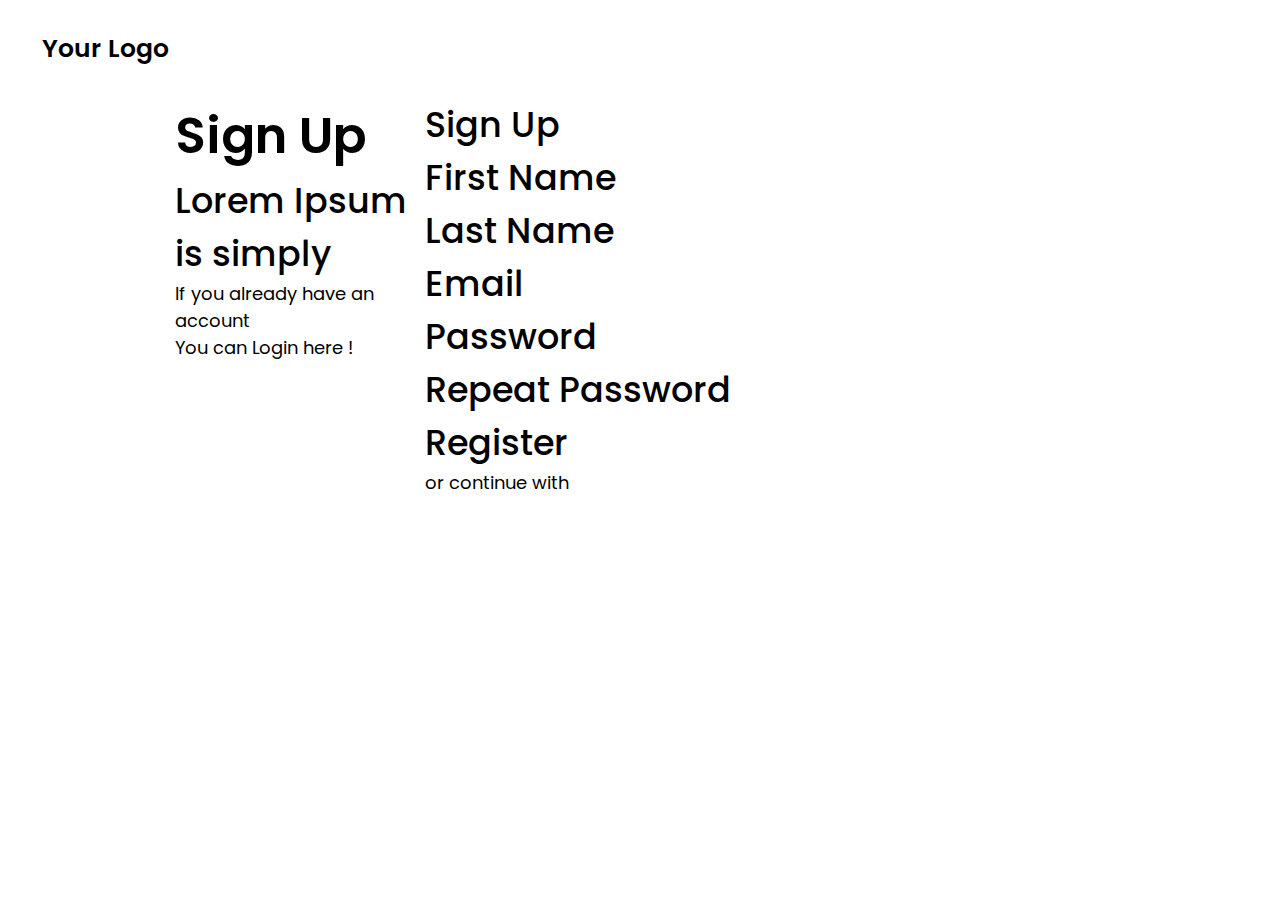
==== form1.html @ bbd3ea0b "first commit" ====
<!DOCTYPE html>
<html lang="en">
<head>
    <meta charset="UTF-8">
    <meta name="viewport" content="width=device-width, initial-scale=1.0">
    <title>Form 1</title>
    <link rel="preconnect" href="https://fonts.googleapis.com">
    <link rel="preconnect" href="https://fonts.gstatic.com" crossorigin>
    <link href="https://fonts.googleapis.com/css2?family=Poppins:wght@400;500;600&display=swap" rel="stylesheet">
    <link rel="stylesheet" href="CSS/null.css">
    <link rel="stylesheet" href="CSS/form1.css">
</head>
<body>
    <header>
        <a href="#">Your Logo</a>
    </header>
    <main>
        <div class="left">
            <h1>Sign Up</h1>
            <h2>Lorem Ipsum is simply </h2>
            <p>If you already have an account </p>
            <p>You can  <a href="#">Login here !</a></p>
            <img src="images/Saly-14.png" alt="">
        </div>
        <div class="right">
            <h2>Sign Up</h2>
            <form action="#" method="get">
                <input type="text" placeholder="First Name">
                <input type="text" placeholder="Last Name">
                <input type="email" placeholder="Email">
                <input type="password" placeholder="Password">
                <input type="password" placeholder="Repeat Password">
                <input type="submit" value="Register">
            </form>
            <p>or continue with</p>
            <div class="other">
                <img src="images/google.png" alt="">
                <img src="images/Facebook.png" alt="">
                <img src="images/apple.png" alt="">
            </div>
        </div>
    </main>
</body>
</html>
---- CSS/null.css ----
@charset "utf-8";

*:where(:not(html, iframe, canvas, img, svg, video, audio):not(svg *, symbol *)) {
    all: unset;
    display: revert;
}

/* Preferred box-sizing value */
*,
*::before,
*::after {
    box-sizing: border-box;
}

/* Reapply the pointer cursor for anchor tags */
a, button {
    cursor: revert;
}

/* Remove list styles (bullets/numbers) */
ol, ul, menu {
    list-style: none;
}

/* For images to not be able to exceed their container */
img {
    max-inline-size: 100%;
    max-block-size: 100%;
}

/* removes spacing between cells in tables */
table {
    border-collapse: collapse;
}

/* Safari - solving issue when using user-select:none on the <body> text input doesn't working */
input, textarea {
    -webkit-user-select: auto;
}

/* revert the 'white-space' property for textarea elements on Safari */
textarea {
    white-space: revert;
}

/* minimum style to allow to style meter element */
meter {
    -webkit-appearance: revert;
    appearance: revert;
}

/* preformatted text - use only for this feature */
:where(pre) {
    all: revert;
}

/* reset default text opacity of input placeholder */
::placeholder {
    color: unset;
}

/* remove default dot (•) sign */
::marker {
    content: initial;
}

/* fix the feature of 'hidden' attribute.
   display:revert; revert to element instead of attribute */
:where([hidden]) {
    display: none;
}

/* revert for bug in Chromium browsers
   - fix for the content editable attribute will work properly.
   - webkit-user-select: auto; added for Safari in case of using user-select:none on wrapper element */
:where([contenteditable]:not([contenteditable="false"])) {
    -moz-user-modify: read-write;
    -webkit-user-modify: read-write;
    overflow-wrap: break-word;
    -webkit-line-break: after-white-space;
    -webkit-user-select: auto;
}

/* apply back the draggable feature - exist only in Chromium and Safari */
:where([draggable="true"]) {
    -webkit-user-drag: element;
}

/* Revert Modal native behavior */
:where(dialog:modal) {
    all: revert;
}
---- CSS/form1.css ----
body{
    background-color: #fff;
    overflow: hidden;
    color: #000;
    font-family: Poppins;
    font-size: 35px;
    font-weight: 500;
}

h1{
    font-size: 50px;
    font-weight: 600;
}

h2{
    font-size: 35px;
    font-weight: 500;
}

P{
    font-size: 18px;
    font-weight: 400;
}

header {
    padding: 30px 42px;
    font-size: 25px;
    font-weight: 600;
}

main {
    padding: 0px 175px;
    display: grid;
    grid-template-columns: repeat(2, 1fr);
}
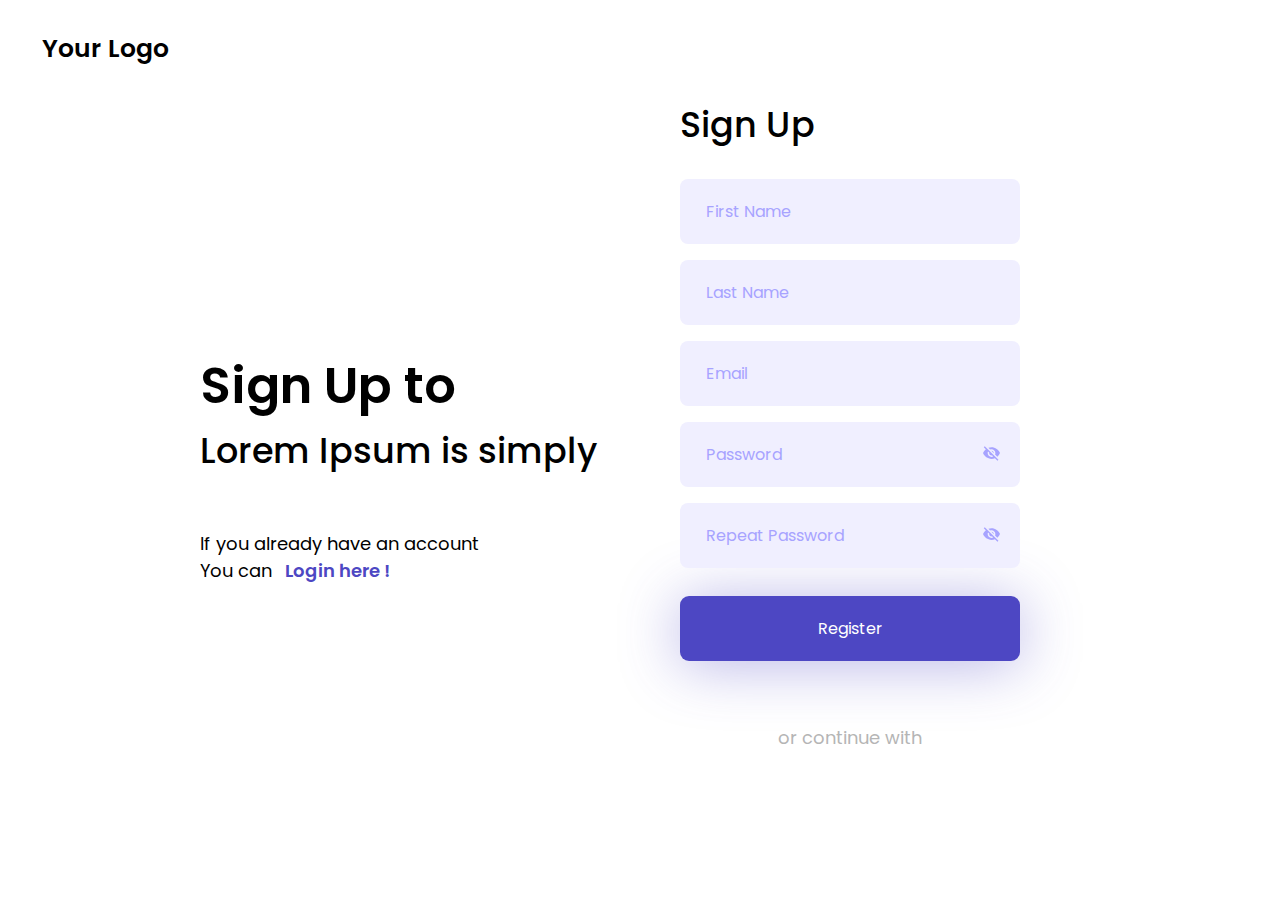
==== commit f4bdf284: "1920px" ====
--- a/form1.html
+++ b/form1.html
@@ -16,10 +16,10 @@
     </header>
     <main>
         <div class="left">
-            <h1>Sign Up</h1>
+            <h1>Sign Up to</h1>
             <h2>Lorem Ipsum is simply </h2>
             <p>If you already have an account </p>
-            <p>You can  <a href="#">Login here !</a></p>
+            <p>You can  <a href="#">&nbsp;&nbsp;Login here !</a></p>
             <img src="images/Saly-14.png" alt="">
         </div>
         <div class="right">
@@ -28,8 +28,36 @@
                 <input type="text" placeholder="First Name">
                 <input type="text" placeholder="Last Name">
                 <input type="email" placeholder="Email">
-                <input type="password" placeholder="Password">
-                <input type="password" placeholder="Repeat Password">
+                <div class="password">
+                    <input type="password" placeholder="Password">
+                    <svg xmlns="http://www.w3.org/2000/svg" width="17" height="17" viewBox="0 0 17 17" fill="none">
+                        <g clip-path="url(#clip0_2_133)">
+                        <path d="M8.37061 5.80765L10.8041 8.24118L10.8157 8.11371C10.8157 6.83513 9.77666 5.79606 8.49808 5.79606L8.37061 5.80765Z" fill="#A7A3FF"/>
+                        <path d="M8.49813 4.25098C10.6304 4.25098 12.3609 5.98151 12.3609 8.11375C12.3609 8.61205 12.2605 9.08717 12.0867 9.52365L14.3464 11.7834C15.5129 10.8099 16.4323 9.5507 17.0001 8.11375C15.6597 4.72226 12.3648 2.31961 8.49816 2.31961C7.41658 2.31961 6.38138 2.51274 5.41956 2.86039L7.08827 4.52522C7.52471 4.35528 7.99983 4.25098 8.49813 4.25098Z" fill="#A7A3FF"/>
+                        <path d="M0.77254 2.14575L2.53396 3.90717L2.88548 4.25869C1.61077 5.25529 0.60259 6.58022 0 8.11372C1.33653 11.5052 4.63531 13.9079 8.49808 13.9079C9.69555 13.9079 10.8389 13.6761 11.8857 13.255L12.2141 13.5834L14.4661 15.8392L15.4511 14.8581L1.75754 1.16075L0.77254 2.14575ZM5.04477 6.41411L6.23837 7.60771C6.2036 7.77382 6.18043 7.93989 6.18043 8.11372C6.18043 9.3923 7.2195 10.4314 8.49808 10.4314C8.6719 10.4314 8.83801 10.4082 9.00025 10.3734L10.1938 11.567C9.68008 11.822 9.10842 11.9765 8.49808 11.9765C6.36584 11.9765 4.63531 10.246 4.63531 8.11372C4.63531 7.50341 4.78983 6.93171 5.04477 6.41411Z" fill="#A7A3FF"/>
+                        </g>
+                        <defs>
+                        <clipPath id="clip0_2_133">
+                        <rect width="17" height="17" fill="white"/>
+                        </clipPath>
+                        </defs>
+                    </svg>
+                </div>
+                <div class="password">
+                    <input type="password" placeholder="Repeat Password">
+                    <svg xmlns="http://www.w3.org/2000/svg" width="17" height="17" viewBox="0 0 17 17" fill="none">
+                        <g clip-path="url(#clip0_2_133)">
+                        <path d="M8.37061 5.80765L10.8041 8.24118L10.8157 8.11371C10.8157 6.83513 9.77666 5.79606 8.49808 5.79606L8.37061 5.80765Z" fill="#A7A3FF"/>
+                        <path d="M8.49813 4.25098C10.6304 4.25098 12.3609 5.98151 12.3609 8.11375C12.3609 8.61205 12.2605 9.08717 12.0867 9.52365L14.3464 11.7834C15.5129 10.8099 16.4323 9.5507 17.0001 8.11375C15.6597 4.72226 12.3648 2.31961 8.49816 2.31961C7.41658 2.31961 6.38138 2.51274 5.41956 2.86039L7.08827 4.52522C7.52471 4.35528 7.99983 4.25098 8.49813 4.25098Z" fill="#A7A3FF"/>
+                        <path d="M0.77254 2.14575L2.53396 3.90717L2.88548 4.25869C1.61077 5.25529 0.60259 6.58022 0 8.11372C1.33653 11.5052 4.63531 13.9079 8.49808 13.9079C9.69555 13.9079 10.8389 13.6761 11.8857 13.255L12.2141 13.5834L14.4661 15.8392L15.4511 14.8581L1.75754 1.16075L0.77254 2.14575ZM5.04477 6.41411L6.23837 7.60771C6.2036 7.77382 6.18043 7.93989 6.18043 8.11372C6.18043 9.3923 7.2195 10.4314 8.49808 10.4314C8.6719 10.4314 8.83801 10.4082 9.00025 10.3734L10.1938 11.567C9.68008 11.822 9.10842 11.9765 8.49808 11.9765C6.36584 11.9765 4.63531 10.246 4.63531 8.11372C4.63531 7.50341 4.78983 6.93171 5.04477 6.41411Z" fill="#A7A3FF"/>
+                        </g>
+                        <defs>
+                        <clipPath id="clip0_2_133">
+                        <rect width="17" height="17" fill="white"/>
+                        </clipPath>
+                        </defs>
+                    </svg>
+                </div>
                 <input type="submit" value="Register">
             </form>
             <p>or continue with</p>
--- a/CSS/form1.css
+++ b/CSS/form1.css
@@ -29,7 +29,101 @@
 }
 
 main {
-    padding: 0px 175px;
+    padding: 0px 200px;
     display: grid;
-    grid-template-columns: repeat(2, 1fr);
+    grid-template-columns: 6fr 5fr;
+    height: auto;
+}
+
+.left {
+    align-self: center;
+}
+
+.left h2 {
+    margin-bottom: 53px;
+}
+
+.left img {
+    position: absolute;
+    top: 420px; left: 500px;
+}
+
+.left a{
+    color: #4D47C3;
+    font-weight: 600;
+}
+
+.right{
+    display: grid;
+    width: 85%;
+}
+
+.right h2 {
+    margin-bottom: 28px;
+}
+
+form{
+    color: #A7A3FF;
+    font-size: 16px;
+    font-weight: 400;
+    margin-bottom: 47px;
+}
+
+input{
+    display: block;
+    border-radius: 8px;
+    background: #F0EFFF;
+    width: 100%;
+    padding: 20px 26px;
+    margin-bottom: 16px;
+}
+
+input[type="submit"]{
+    color: #FFF;
+    border-radius: 9px;
+    background: #4D47C3;
+    box-shadow: 0px 4px 60px 0px rgba(77, 71, 195, 0.40);
+    text-align: center;
+    transition: .5s;
+}
+
+input[type="submit"]:hover{
+    cursor: pointer;
+    box-shadow: 5px 5px 50px 5px rgba(77, 71, 195, 0.6);
+}
+
+input[type="password"]{
+    padding: 20px 50px 20px 26px;
+}
+
+input:last-child{
+    margin-top: 28px;
+}
+
+.password{
+    position: relative;
+}
+
+.password svg{
+    position: absolute;
+    top: 23px; 
+    right: 20px;
+}
+
+.right p{
+    text-align: center;
+    color: #B5B5B5;
+    margin-bottom: 30px;
+}
+
+.other{
+    justify-self: center;
+}
+
+.other img{
+    margin-right: 20px;
+}
+
+.other img:last-child{
+    margin-right: 0;
 }